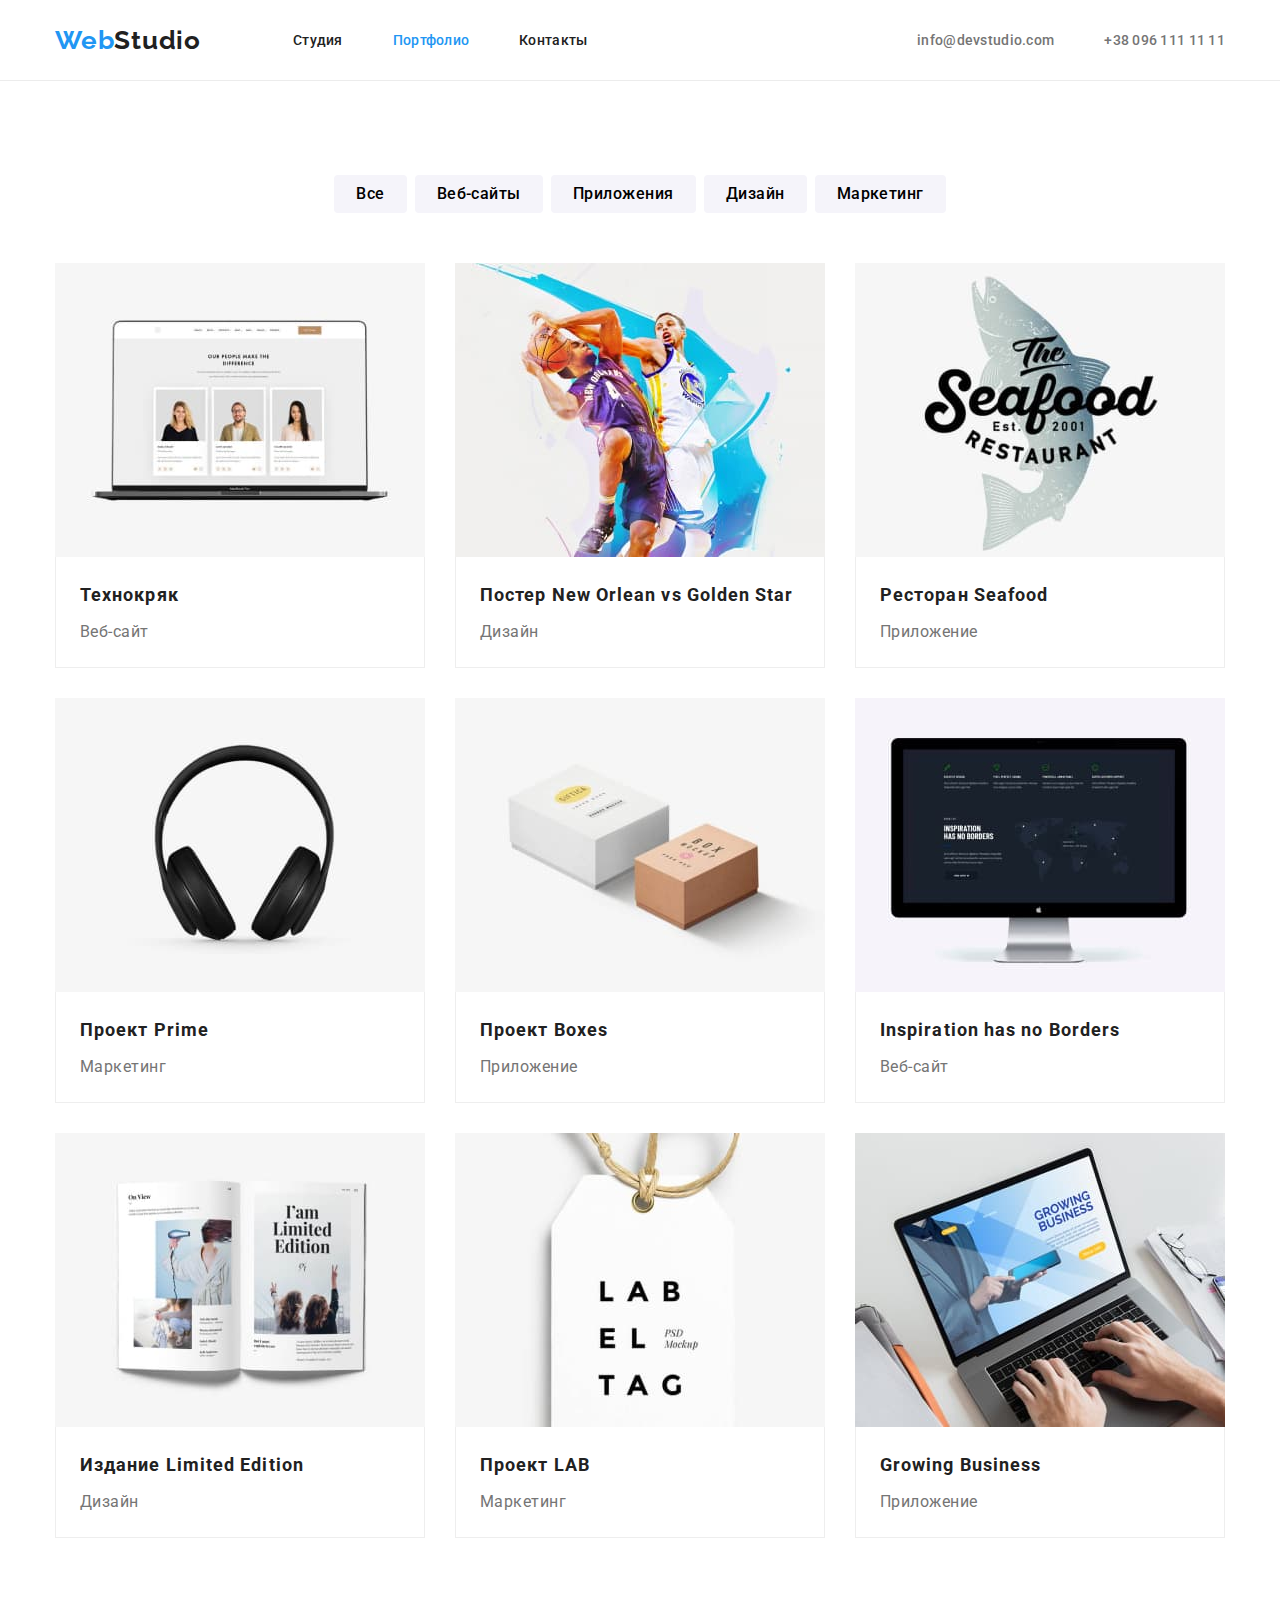
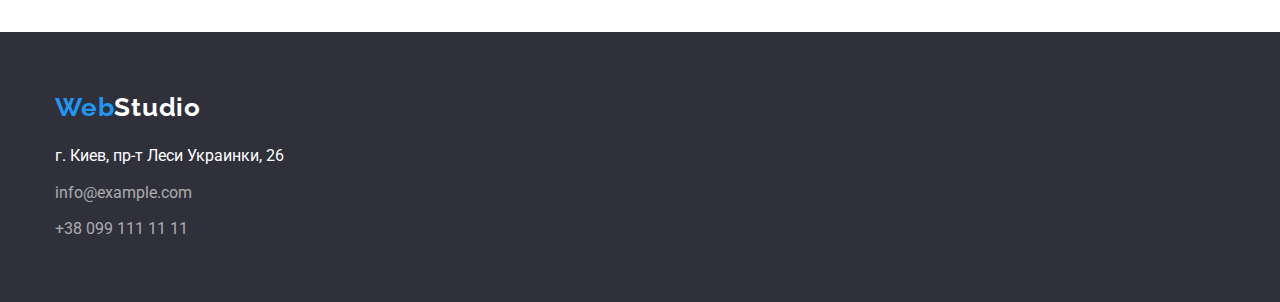
==== portfolio.html @ 394182ff "v1" ====
<!DOCTYPE html>
<html lang="ru">
  <head>
    <meta charset="UTF-8" />
    <meta http-equiv="X-UA-Compatible" content="IE=edge" />
    <meta name="viewport" content="width=device-width, initial-scale=1.0" />
    <link
      rel="stylesheet"
      href="https://cdnjs.cloudflare.com/ajax/libs/modern-normalize/1.0.0/modern-normalize.min.css"
    />
    <link rel="preconnect" href="https://fonts.gstatic.com" />
    <link
      href="https://fonts.googleapis.com/css2?family=Raleway:wght@700&family=Roboto:wght@400;500;700;900&display=swap"
      rel="stylesheet"
    />
    <link rel="stylesheet" href="css/styles.css" />
    <title>Портфолио</title>
  </head>
  <body>
    <header class="header">
      <div class="container list">
        <nav class="list">
          <a lang="en" href="index.html" class="icon icon-header"
            ><span class="icon-blue">Web</span>Studio</a
          >
          <ul class="list-nav">
            <li class="link">
              <a href="index.html" class="link-nav link-area">Студия</a>
            </li>
            <li class="link">
              <a href="portfolio.html" class="link-nav-selected link-area">Портфолио</a>
            </li>
            <li class="link">
              <a href="" class="link-nav link-area">Контакты</a>
            </li>
          </ul>
        </nav>
        <ul class="list-address">
          <li class="link">
            <a href="mailto:info@devstudio.com" class="link-address link-area"
              >info@devstudio.com</a
            >
          </li>
          <li class="link">
            <a href="tel:+380961111111" class="link-address link-area">+38 096 111 11 11</a>
          </li>
        </ul>
      </div>
    </header>

    <main>
      <section class="section">
        <div class="container">
          <ul class="list list-control">
            <li class="control-item"><button type="button" class="control">Все</button></li>
            <li class="control-item"><button type="button" class="control">Веб-сайты</button></li>
            <li class="control-item"><button type="button" class="control">Приложения</button></li>
            <li class="control-item"><button type="button" class="control">Дизайн</button></li>
            <li class="control-item"><button type="button" class="control">Маркетинг</button></li>
          </ul>
          <ul class="work-list">
            <li class="work-item">
              <img src="images/img2.1.jpg" alt="" />
              <div class="work-wrap">
                <h3 class="work-main">Технокряк</h3>
                <p class="work-desc">Веб-сайт</p>
              </div>
            </li>
            <li class="work-item">
              <img src="images/img2.2.jpg" alt="" />
              <div class="work-wrap">
                <h3 class="work-main">Постер New Orlean vs Golden Star</h3>
                <p class="work-desc">Дизайн</p>
              </div>
            </li>
            <li class="work-item">
              <img src="images/img2.3.jpg" alt="" />
              <div class="work-wrap">
                <h3 class="work-main">Ресторан Seafood</h3>
                <p class="work-desc">Приложение</p>
              </div>
            </li>
            <li class="work-item">
              <img src="images/img2.4.jpg" alt="" />
              <div class="work-wrap">
                <h3 class="work-main">Проект Prime</h3>
                <p class="work-desc">Маркетинг</p>
              </div>
            </li>
            <li class="work-item">
              <img src="images/img2.5.jpg" alt="" />
              <div class="work-wrap">
                <h3 class="work-main">Проект Boxes</h3>
                <p class="work-desc">Приложение</p>
              </div>
            </li>
            <li class="work-item">
              <img src="images/img2.6.jpg" alt="" />
              <div class="work-wrap">
                <h3 class="work-main">Inspiration has no Borders</h3>
                <p class="work-desc">Веб-сайт</p>
              </div>
            </li>
            <li class="work-item">
              <img src="images/img2.7.jpg" alt="" />
              <div class="work-wrap">
                <h3 class="work-main">Издание Limited Edition</h3>
                <p class="work-desc">Дизайн</p>
              </div>
            </li>
            <li class="work-item">
              <img src="images/img2.8.jpg" alt="" />
              <div class="work-wrap">
                <h3 class="work-main">Проект LAB</h3>
                <p class="work-desc">Маркетинг</p>
              </div>
            </li>
            <li class="work-item">
              <img src="images/img2.9.jpg" alt="" />
              <div class="work-wrap">
                <h3 class="work-main">Growing Business</h3>
                <p class="work-desc">Приложение</p>
              </div>
            </li>
          </ul>
        </div>
      </section>
    </main>

    <footer class="footer">
      <div class="container">
        <a lang="en" href="index.html" class="icon icon-footer"
          ><span class="icon-blue">Web</span>Studio</a
        >
        <address>
          <ul class="list-footer">
            <li class="footer-main">
              <a href="" class="text-main footer-address">г. Киев, пр-т Леси Украинки, 26</a>
            </li>
            <li class="footer-main">
              <a href="mailto:info@example.com" class="text-main footer-contact"
                >info@example.com</a
              >
            </li>
            <li class="footer-main">
              <a href="tel:+380991111111" class="text-main footer-contact">+38 099 111 11 11</a>
            </li>
          </ul>
        </address>
      </div>
    </footer>
  </body>
</html>
---- css/styles.css ----
/* Main styles */

body {
  font-family: 'Roboto', sans-serif;
  color: var(--main-text-color);
}

a {
  text-decoration: none;
  display: inline-block;
}

ul {
  list-style: none;
}

img {
  display: block;
}

/* Main Position */

ul,
ol {
  margin-top: 0;
  margin-bottom: 0;
  padding-left: 0;
}

h1,
h2,
h3,
h4,
h5,
h6,
p {
  margin-top: 0;
  margin-bottom: 0;
}

/* Colors */

:root {
  --main-back-color: #2f303a;
  --secondary-back-color: #f5f4fa;
  --main-text-color: #212121;
  --secondary-text-color: #757575;
  --third-text-color: #ffffff;
  --main-theme-color: #2196f3;
  --main-link-color: rgb(75, 75, 75, 0.6);
  --footer-link-color: rgb(255, 255, 255, 0.6);
  --work-back-color: #eeeeee;
}

/* Style Classes */
.container {
  margin-left: auto;
  margin-right: auto;
  width: 1200px;
  padding-left: 15px;
  padding-right: 15px;
}

.icon {
  font-family: 'Raleway', sans-serif;
  font-weight: 700;
  font-size: 26px;
  line-height: 1.17;
  letter-spacing: 0.03em;
  width: 145px;
}

.icon-header {
  color: var(--main-text-color);

  margin-right: 93px;
}

.icon-footer {
  color: var(--third-text-color);

  margin-bottom: 20px;
}

.icon-blue {
  color: var(--main-theme-color);
}

.header {
  border-bottom: 1px solid #ececec;
}

.list {
  display: flex;

  align-items: center;
}

.list-img {
  justify-content: space-between;
}

.list-nav {
  display: flex;
}

.list-address {
  display: flex;

  margin-left: auto;
}

.link {
  font-weight: 500;
  font-size: 14px;
  line-height: 1.17;
  letter-spacing: 0.02em;
}

.list-nav .link + .link {
  margin-left: 50px;
}

.list-address .link + .link {
  margin-left: 50px;
}

.link-area {
  padding-top: 32px;
  padding-bottom: 32px;
}

.link-nav {
  color: var(--main-text-color);
}

.link-nav-selected {
  color: var(--main-theme-color);
}

.link-address {
  color: var(--secondary-text-color);
}

.hero {
  letter-spacing: 0.06em;
  text-align: center;

  background-color: var(--main-back-color);

  padding-top: 200px;
  padding-bottom: 200px;
}

.slogan {
  font-weight: 900;
  font-size: 44px;
  line-height: 1.36;

  color: var(--third-text-color);

  margin-bottom: 30px;
}

.button {
  font-weight: 700;
  font-size: 16px;
  line-height: 1.87;

  color: var(--third-text-color);
  background-color: var(--main-theme-color);

  cursor: pointer;
  min-width: 200px;
  min-height: 50px;
  padding: 10px, 32px;
  border-radius: 4px;
  border-color: transparent;
}

.title {
  font-weight: 700;
  font-size: 36px;
  line-height: 1.17;
  letter-spacing: 0.03em;
  text-align: center;

  margin-bottom: 50px;
}

.section {
  padding-top: 94px;
}

.section:last-child {
  padding-bottom: 94px;
}

.item-img {
  width: 370px;
}

.team {
  background-color: var(--secondary-back-color);
}

.text-about {
  font-size: 14px;
  letter-spacing: 0.03em;
}

.sub-title {
  font-weight: 700;
  text-transform: uppercase;
  line-height: 1.17;

  margin-bottom: 10px;
}

.item-about {
  width: 270px;
}

.item-about:not(:first-child) {
  margin-left: 30px;
}

.text-main {
  color: var(--secondary-text-color);

  line-height: 1.71;
}

.desc-img {
  display: block;

  width: 270px;
}

.desc-main {
  background-color: var(--third-text-color);

  width: 270px;

  box-shadow: 0px 1px 3px rgba(0, 0, 0, 0.12), 0px 1px 1px rgba(0, 0, 0, 0.14),
    0px 2px 1px rgba(0, 0, 0, 0.2);
  border-radius: 0px 0px 4px 4px;
}

.desc-main:not(:first-child) {
  margin-left: 30px;
}

.desc-wrap {
  padding-top: 30px;
  padding-bottom: 30px;
}

.desc-name {
  font-weight: 500;
  font-size: 16px;
  line-height: 1.71;
  letter-spacing: 0.03em;
  text-align: center;

  margin-bottom: 10px;
}

.desc-text {
  font-size: 16px;
  line-height: 1.71;
  letter-spacing: 0.03em;
  text-align: center;

  color: var(--secondary-text-color);
}

.footer {
  background-color: var(--main-back-color);

  padding-top: 60px;
  padding-bottom: 60px;
}

.list-footer .footer-main + .footer-main {
  margin-top: 9px;
}

.footer-main {
  font-style: normal;
}

.footer-address {
  color: var(--third-text-color);
}

.footer-contact {
  color: var(--footer-link-color);
}

.list-control {
  justify-content: center;

  margin-bottom: 50px;
}

.control {
  font-weight: 500;
  font-size: 16px;
  line-height: 1.62;
  letter-spacing: 0.03em;
  background-color: var(--secondary-back-color);
  cursor: pointer;

  padding: 6px 22px;
  border: transparent;
  border-radius: 4px;
}

.control-item:not(:last-child) {
  margin-right: 8px;
}

.control:active,
.control:hover,
.control:focus {
  color: var(--third-text-color);
  background-color: var(--main-theme-color);
}

.work-list {
  display: flex;
  flex-wrap: wrap;

  margin-left: -30px;
  margin-top: -30px;
}

.work-item {
  flex-basis: calc(100% / 3 -30px);

  margin-left: 30px;
  margin-top: 30px;
}

.work-wrap {
  border-right-width: 1px;
  border-right-style: solid;
  border-right-color: #eeeeee;
  border-left-width: 1px;
  border-left-style: solid;
  border-left-color: #eeeeee;
  border-bottom-width: 1px;
  border-bottom-style: solid;
  border-bottom-color: #eeeeee;

  padding-top: 20px;
  padding-bottom: 20px;
  padding-left: 24px;
  padding-right: 24px;
}

.work-main {
  font-weight: 700;
  font-size: 18px;
  line-height: 2;
  letter-spacing: 0.06em;

  margin-bottom: 4px;
}

.work-desc {
  font-weight: normal;
  font-size: 16px;
  line-height: 1.87;
  letter-spacing: 0.03em;

  color: var(--secondary-text-color);
}

.link-nav:hover,
.link-nav:focus,
.link-address:hover,
.link-address:focus,
.footer-address:hover,
.footer-address:focus {
  color: var(--main-theme-color);
}
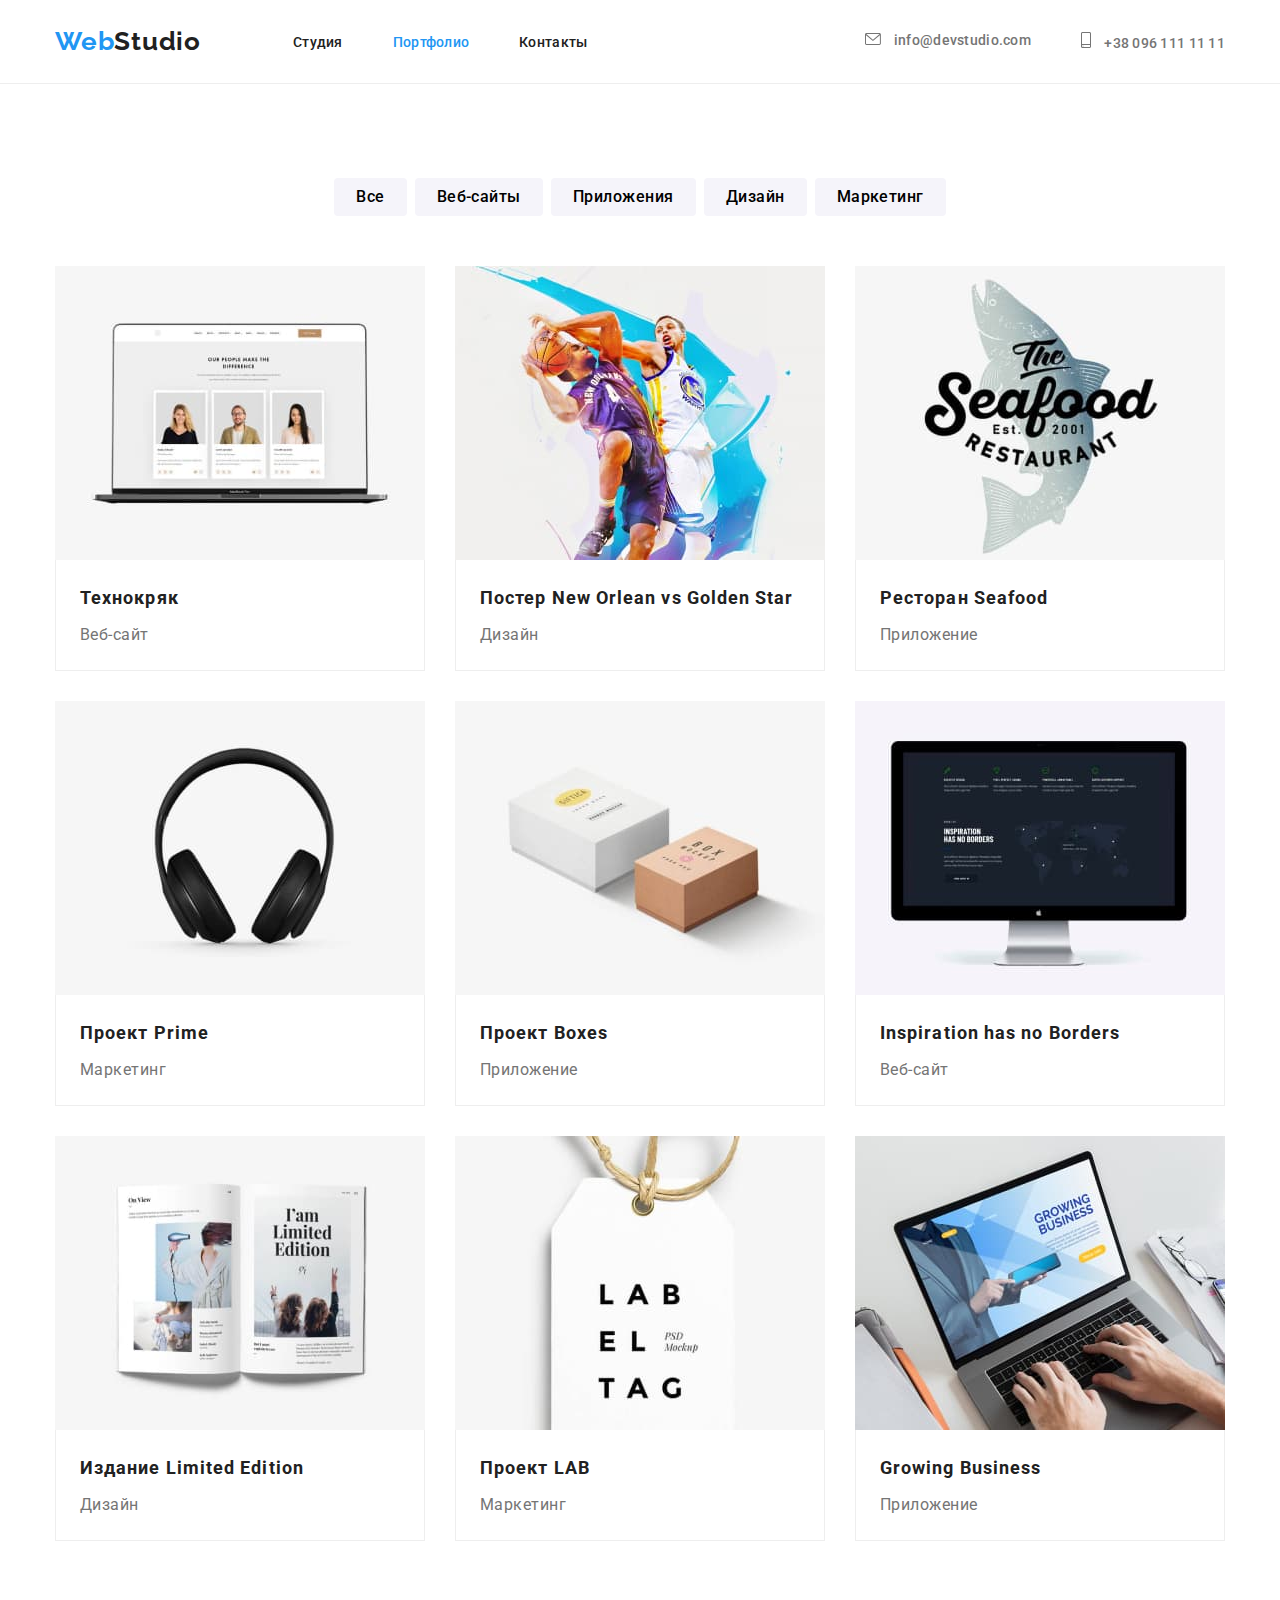
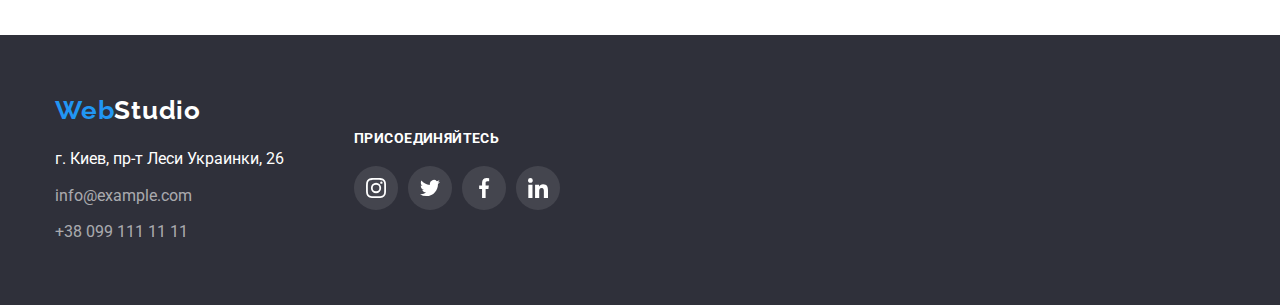
==== commit 00cbf30f: "v4" ====
--- a/portfolio.html
+++ b/portfolio.html
@@ -37,12 +37,20 @@
         </nav>
         <ul class="list-address">
           <li class="link">
-            <a href="mailto:info@devstudio.com" class="link-address link-area"
-              >info@devstudio.com</a
+            <a href="mailto:info@devstudio.com" class="link-address link-area">
+              <svg class="link-mail">
+                <use href="/images/icons.svg#icon-envelope"></use>
+              </svg>
+              info@devstudio.com</a
             >
           </li>
           <li class="link">
-            <a href="tel:+380961111111" class="link-address link-area">+38 096 111 11 11</a>
+            <a href="tel:+380961111111" class="link-address link-area">
+              <svg class="link-phone">
+                <use href="/images/icons.svg#icon-smartphone"></use>
+              </svg>
+              +38 096 111 11 11</a
+            >
           </li>
         </ul>
       </div>
@@ -128,25 +136,44 @@
     </main>
 
     <footer class="footer">
-      <div class="container">
-        <a lang="en" href="index.html" class="icon icon-footer"
-          ><span class="icon-blue">Web</span>Studio</a
-        >
-        <address>
-          <ul class="list-footer">
-            <li class="footer-main">
-              <a href="" class="text-main footer-address">г. Киев, пр-т Леси Украинки, 26</a>
+      <div class="container list">
+        <div>
+          <a lang="en" href="index.html" class="icon icon-footer"
+            ><span class="icon-blue">Web</span>Studio</a
+          >
+          <address>
+            <ul class="list-footer">
+              <li class="footer-main">
+                <a href="" class="text-main footer-address">г. Киев, пр-т Леси Украинки, 26</a>
+              </li>
+              <li class="footer-main">
+                <a href="mailto:info@example.com" class="text-main footer-contact"
+                  >info@example.com</a
+                >
+              </li>
+              <li class="footer-main">
+                <a href="tel:+380991111111" class="text-main footer-contact">+38 099 111 11 11</a>
+              </li>
+            </ul>
+          </address>
+        </div>
+        <div class="media-footer">
+          <h3 class="sub-title sub-title-join">Присоединяйтесь</h3>
+          <ul class="list">
+            <li class="media-footer-item">
+              <a href="" class="media-footer-link media-footer-inst"></a>
             </li>
-            <li class="footer-main">
-              <a href="mailto:info@example.com" class="text-main footer-contact"
-                >info@example.com</a
-              >
+            <li class="media-footer-item">
+              <a href="" class="media-footer-link media-footer-twit"></a>
             </li>
-            <li class="footer-main">
-              <a href="tel:+380991111111" class="text-main footer-contact">+38 099 111 11 11</a>
+            <li class="media-footer-item">
+              <a href="" class="media-footer-link media-footer-fb"></a>
+            </li>
+            <li class="media-footer-item">
+              <a href="" class="media-footer-link media-footer-linkedin"></a>
             </li>
           </ul>
-        </address>
+        </div>
       </div>
     </footer>
   </body>
--- a/css/styles.css
+++ b/css/styles.css
@@ -50,6 +50,9 @@
   --main-link-color: rgb(75, 75, 75, 0.6);
   --footer-link-color: rgb(255, 255, 255, 0.6);
   --work-back-color: #eeeeee;
+  --overlay-back-color: rgba(47, 48, 58, 0.4);
+  --footer-link-back: rgba(255, 255, 255, 0.1);
+  --client-border: #afb1b8;
 }
 
 /* Style Classes */
@@ -86,8 +89,147 @@
   color: var(--main-theme-color);
 }
 
+.link-mail {
+  width: 16px;
+  height: 12px;
+  cursor: pointer;
+
+  margin-right: 10px;
+
+  fill: var(--secondary-text-color);
+}
+
+.link-phone {
+  width: 10px;
+  height: 16px;
+  cursor: pointer;
+
+  margin-right: 10px;
+
+  fill: var(--secondary-text-color);
+}
+
+.link-mail:hover,
+.link-mail:focus,
+.link-phone:hover,
+.link-phone:focus {
+  fill: var(--main-theme-color);
+}
+
+.item-about::before {
+  display: block;
+  content: '';
+  height: 120px;
+}
+
+.item-detail::before {
+  background-image: url(/images/Group1.jpg);
+}
+
+.item-time::before {
+  background-image: url(/images/Group2.jpg);
+}
+
+.item-plan::before {
+  background-image: url(/images/Group3.jpg);
+}
+
+.item-tech::before {
+  background-image: url(/images/Group4.jpg);
+}
+
+.media-footer {
+  margin-left: 70px;
+}
+
+.sub-title-join {
+  font-size: 14px;
+  letter-spacing: 0.03em;
+
+  padding-bottom: 20px;
+
+  color: var(--third-text-color);
+}
+
+.media-footer-item {
+  width: 44px;
+  height: 44px;
+}
+
+.media-footer-link {
+  display: inline-block;
+  width: 44px;
+  height: 44px;
+
+  background-color: var(--footer-link-back);
+  border-radius: 50%;
+  background-position: center;
+  background-repeat: no-repeat;
+}
+
+.media-footer-item:not(:last-child) {
+  margin-right: 10px;
+}
+
+.media-footer-inst {
+  background-image: url(/images/inst.svg);
+}
+
+.media-footer-twit {
+  background-image: url(/images/twit.svg);
+}
+
+.media-footer-fb {
+  background-image: url(/images/fb.svg);
+}
+
+.media-footer-linkedin {
+  background-image: url(/images/linkdin.svg);
+}
+
+.media-footer-link:hover,
+.media-footer-link:focus {
+  background-color: var(--main-theme-color);
+}
+
+.item-client {
+  display: inline-block;
+  width: 170px;
+  height: 92px;
+  cursor: pointer;
+
+  border: 1px solid var(--client-border);
+  border-radius: 4px;
+
+  background-position: center;
+  background-repeat: no-repeat;
+}
+
+.item-client:not(:last-child) {
+  margin-right: 30px;
+}
+
+.item-client-icon {
+  width: 106px;
+  height: 60px;
+
+  fill: var(--client-border);
+
+  margin: 16px 32px;
+}
+
+.item-client:hover,
+.item-client:focus {
+  border-color: var(--main-theme-color);
+}
+
+.item-client-icon:hover,
+.item-client-icon:focus {
+  fill: var(--main-theme-color);
+}
+
 .header {
-  border-bottom: 1px solid #ececec;
+  border-bottom: 1px solid var(--work-back-color);
 }
 
 .list {
@@ -108,6 +250,10 @@
   display: flex;
 
   margin-left: auto;
+}
+
+.list-team {
+  padding-bottom: 94px;
 }
 
 .link {
@@ -143,6 +289,8 @@
 }
 
 .hero {
+  max-width: 1600px;
+  height: 600px;
   letter-spacing: 0.06em;
   text-align: center;
 
@@ -150,6 +298,16 @@
 
   padding-top: 200px;
   padding-bottom: 200px;
+  margin-left: auto;
+  margin-right: auto;
+}
+
+.overlay-hero {
+  background-image: linear-gradient(to right, var(--overlay-back-color), var(--overlay-back-color)),
+    url(../images/back-hero.jpg);
+
+  background-repeat: no-repeat;
+  background-position: center;
 }
 
 .slogan {
@@ -159,6 +317,8 @@
 
   color: var(--third-text-color);
 
+  max-width: 600px;
+  margin: 0 auto;
   margin-bottom: 30px;
 }
 
@@ -196,6 +356,10 @@
   padding-bottom: 94px;
 }
 
+.section-team {
+  background-color: var(--secondary-back-color);
+}
+
 .item-img {
   width: 370px;
 }
@@ -207,14 +371,15 @@
 .text-about {
   font-size: 14px;
   letter-spacing: 0.03em;
+
+  padding-top: 30px;
+  padding-bottom: 10px;
 }
 
 .sub-title {
   font-weight: 700;
   text-transform: uppercase;
   line-height: 1.17;
-
-  margin-bottom: 10px;
 }
 
 .item-about {
@@ -272,7 +437,48 @@
   letter-spacing: 0.03em;
   text-align: center;
 
+  margin-bottom: 16px;
+
   color: var(--secondary-text-color);
+}
+
+.list-contact {
+  margin-right: 32px;
+  margin-left: 32px;
+}
+
+.team-contact {
+  display: inline-block;
+  width: 44px;
+  height: 44px;
+
+  border-radius: 50%;
+  background-position: center;
+  background-repeat: no-repeat;
+}
+
+.decs-contact-icon {
+  width: 20px;
+  height: 20px;
+  cursor: pointer;
+
+  fill: var(--client-border);
+
+  margin: 12px;
+}
+
+.team-contact:hover,
+.team-contact:focus {
+  background-color: var(--main-theme-color);
+}
+
+.decs-contact-icon:hover,
+.decs-contact-icon:focus {
+  fill: var(--third-text-color);
+}
+
+.team-contact:not(:last-child) {
+  margin-right: 10px;
 }
 
 .footer {
@@ -326,6 +532,9 @@
 .control:focus {
   color: var(--third-text-color);
   background-color: var(--main-theme-color);
+
+  box-shadow: 0px 3px 1px rgba(0, 0, 0, 0.1), 0px 1px 2px rgba(0, 0, 0, 0.08),
+    0px 2px 2px rgba(0, 0, 0, 0.12);
 }
 
 .work-list {
@@ -341,18 +550,25 @@
 
   margin-left: 30px;
   margin-top: 30px;
+
+  cursor: pointer;
+}
+
+.work-item:hover {
+  box-shadow: 0px 1px 1px rgba(0, 0, 0, 0.12), 0px 4px 4px rgba(0, 0, 0, 0.06),
+    1px 4px 6px rgba(0, 0, 0, 0.16);
 }
 
 .work-wrap {
   border-right-width: 1px;
   border-right-style: solid;
-  border-right-color: #eeeeee;
+  border-right-color: var(--work-back-color);
   border-left-width: 1px;
   border-left-style: solid;
-  border-left-color: #eeeeee;
+  border-left-color: var(--work-back-color);
   border-bottom-width: 1px;
   border-bottom-style: solid;
-  border-bottom-color: #eeeeee;
+  border-bottom-color: var(--work-back-color);
 
   padding-top: 20px;
   padding-bottom: 20px;
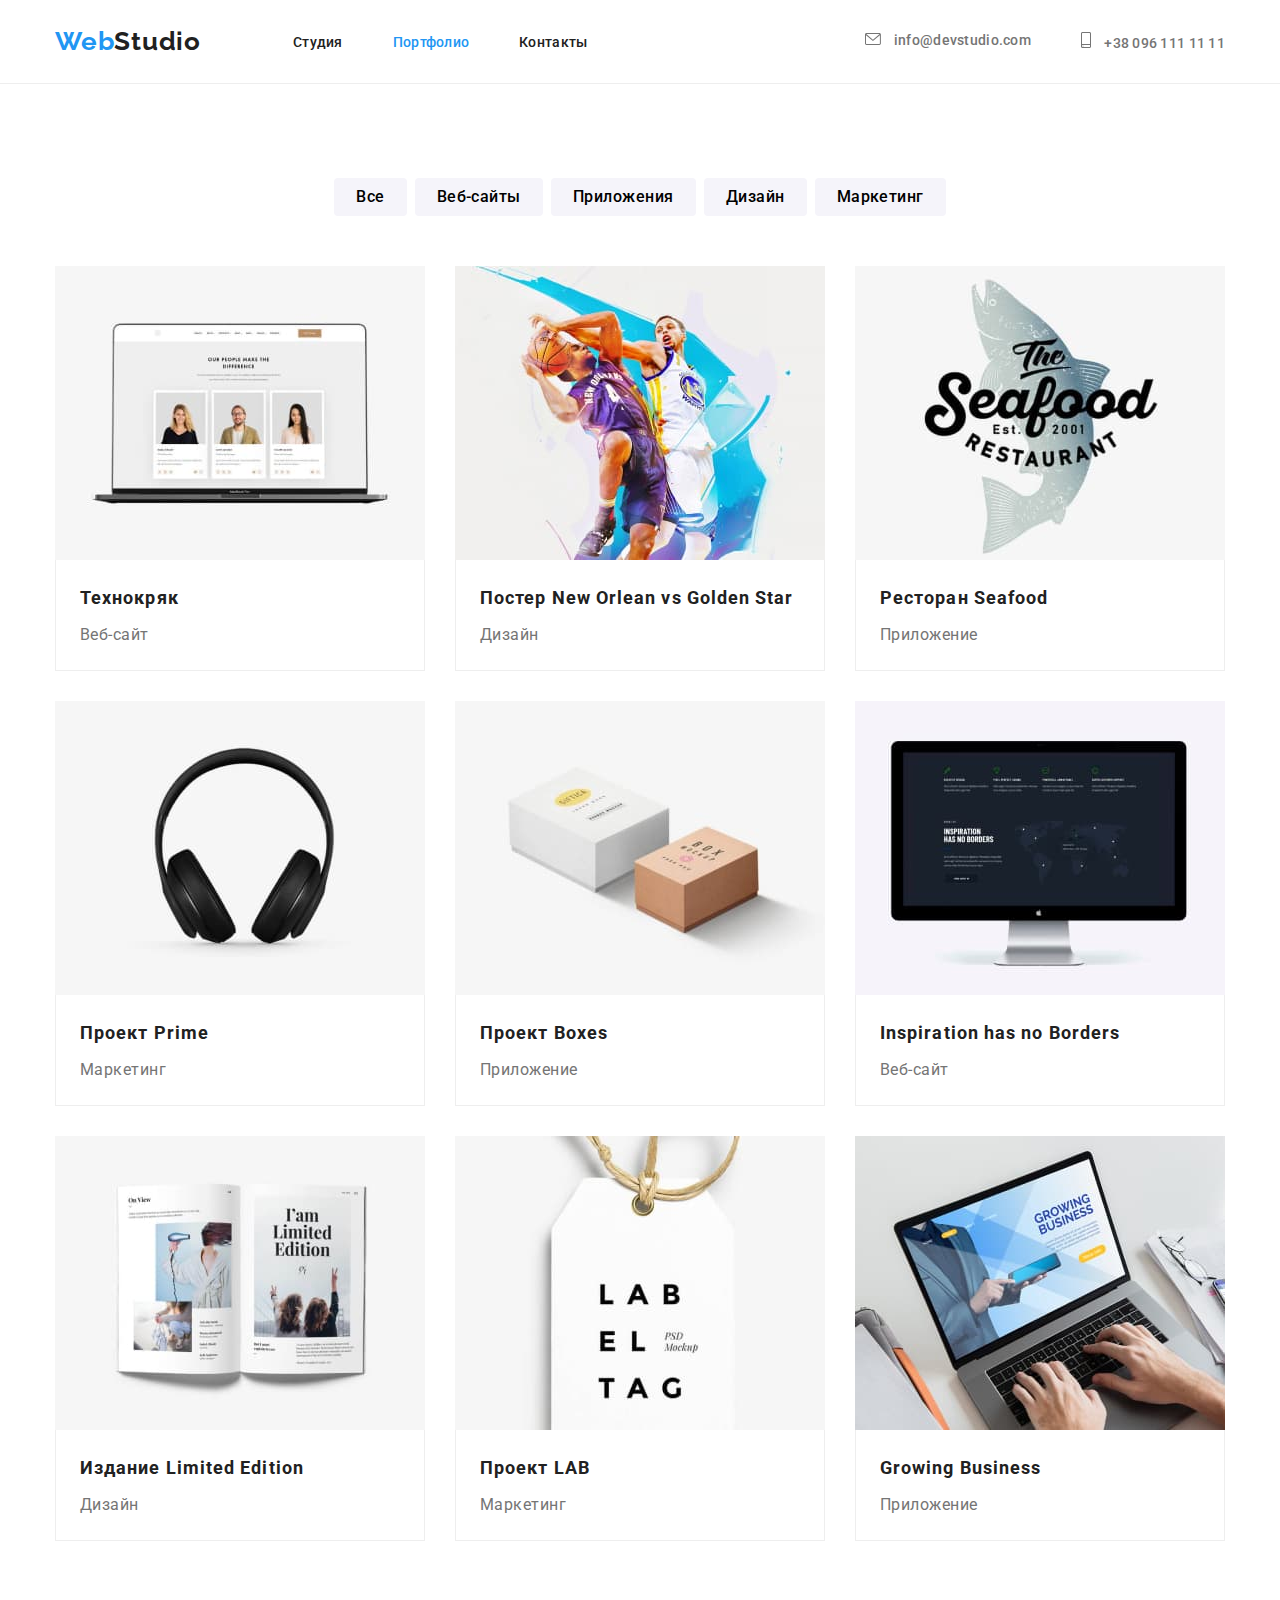
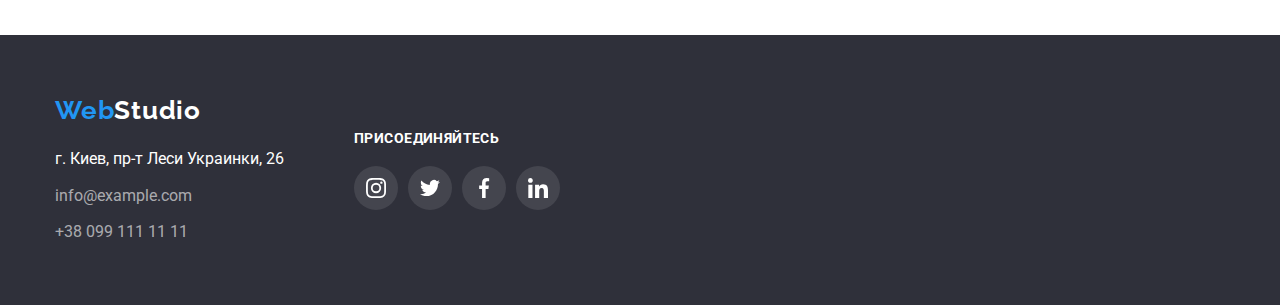
==== commit 7031fff8: "v8-rc" ====
--- a/portfolio.html
+++ b/portfolio.html
@@ -39,7 +39,7 @@
           <li class="link">
             <a href="mailto:info@devstudio.com" class="link-address link-area">
               <svg class="link-mail">
-                <use href="/images/icons.svg#icon-envelope"></use>
+                <use href="./images/icons.svg#icon-envelope"></use>
               </svg>
               info@devstudio.com</a
             >
@@ -47,7 +47,7 @@
           <li class="link">
             <a href="tel:+380961111111" class="link-address link-area">
               <svg class="link-phone">
-                <use href="/images/icons.svg#icon-smartphone"></use>
+                <use href="./images/icons.svg#icon-smartphone"></use>
               </svg>
               +38 096 111 11 11</a
             >
@@ -161,16 +161,32 @@
           <h3 class="sub-title sub-title-join">Присоединяйтесь</h3>
           <ul class="list">
             <li class="media-footer-item">
-              <a href="" class="media-footer-link media-footer-inst"></a>
+              <a href="" class="media-footer-link">
+                <svg class="media-footer-icon">
+                  <use href="./images/icons.svg#icon-inst"></use>
+                </svg>
+              </a>
             </li>
             <li class="media-footer-item">
-              <a href="" class="media-footer-link media-footer-twit"></a>
+              <a href="" class="media-footer-link">
+                <svg class="media-footer-icon">
+                  <use href="./images/icons.svg#icon-twit"></use>
+                </svg>
+              </a>
             </li>
             <li class="media-footer-item">
-              <a href="" class="media-footer-link media-footer-fb"></a>
+              <a href="" class="media-footer-link">
+                <svg class="media-footer-icon">
+                  <use href="./images/icons.svg#icon-fb"></use>
+                </svg>
+              </a>
             </li>
             <li class="media-footer-item">
-              <a href="" class="media-footer-link media-footer-linkedin"></a>
+              <a href="" class="media-footer-link">
+                <svg class="media-footer-icon">
+                  <use href="./images/icons.svg#icon-linkdin"></use>
+                </svg>
+              </a>
             </li>
           </ul>
         </div>
--- a/css/styles.css
+++ b/css/styles.css
@@ -109,10 +109,10 @@
   fill: var(--secondary-text-color);
 }
 
-.link-mail:hover,
-.link-mail:focus,
-.link-phone:hover,
-.link-phone:focus {
+.link-address:hover .link-mail,
+.link-address:focus .link-mail,
+.link-address:hover .link-phone,
+.link-address:focus .link-phone {
   fill: var(--main-theme-color);
 }
 
@@ -123,19 +123,19 @@
 }
 
 .item-detail::before {
-  background-image: url(/images/Group1.jpg);
+  background-image: url(../images/Group1.jpg);
 }
 
 .item-time::before {
-  background-image: url(/images/Group2.jpg);
+  background-image: url(../images/Group2.jpg);
 }
 
 .item-plan::before {
-  background-image: url(/images/Group3.jpg);
+  background-image: url(../images/Group3.jpg);
 }
 
 .item-tech::before {
-  background-image: url(/images/Group4.jpg);
+  background-image: url(../images/Group4.jpg);
 }
 
 .media-footer {
@@ -154,6 +154,10 @@
 .media-footer-item {
   width: 44px;
   height: 44px;
+}
+
+.media-footer-item:not(:last-child) {
+  margin-right: 10px;
 }
 
 .media-footer-link {
@@ -161,39 +165,32 @@
   width: 44px;
   height: 44px;
 
+  padding: 12px;
+
   background-color: var(--footer-link-back);
   border-radius: 50%;
   background-position: center;
   background-repeat: no-repeat;
 }
 
-.media-footer-item:not(:last-child) {
-  margin-right: 10px;
-}
-
-.media-footer-inst {
-  background-image: url(/images/inst.svg);
-}
-
-.media-footer-twit {
-  background-image: url(/images/twit.svg);
-}
-
-.media-footer-fb {
-  background-image: url(/images/fb.svg);
-}
-
-.media-footer-linkedin {
-  background-image: url(/images/linkdin.svg);
-}
-
 .media-footer-link:hover,
 .media-footer-link:focus {
   background-color: var(--main-theme-color);
 }
 
-.item-client {
-  display: inline-block;
+.media-footer-icon {
+  width: 20px;
+  height: 20px;
+  cursor: pointer;
+
+  fill: var(--third-text-color);
+}
+
+.item-client:not(:last-child) {
+  margin-right: 30px;
+}
+
+.link-client {
   width: 170px;
   height: 92px;
   cursor: pointer;
@@ -201,12 +198,7 @@
   border: 1px solid var(--client-border);
   border-radius: 4px;
 
-  background-position: center;
-  background-repeat: no-repeat;
-}
-
-.item-client:not(:last-child) {
-  margin-right: 30px;
+  padding: 16px 32px;
 }
 
 .item-client-icon {
@@ -214,17 +206,15 @@
   height: 60px;
 
   fill: var(--client-border);
-
-  margin: 16px 32px;
-}
-
-.item-client:hover,
-.item-client:focus {
+}
+
+.link-client:hover,
+.link-client:focus {
   border-color: var(--main-theme-color);
 }
 
-.item-client-icon:hover,
-.item-client-icon:focus {
+.link-client:hover .item-client-icon,
+.link-client:focus .item-client-icon {
   fill: var(--main-theme-color);
 }
 
@@ -455,6 +445,8 @@
   border-radius: 50%;
   background-position: center;
   background-repeat: no-repeat;
+
+  padding: 12px;
 }
 
 .decs-contact-icon {
@@ -463,8 +455,6 @@
   cursor: pointer;
 
   fill: var(--client-border);
-
-  margin: 12px;
 }
 
 .team-contact:hover,
@@ -472,12 +462,12 @@
   background-color: var(--main-theme-color);
 }
 
-.decs-contact-icon:hover,
-.decs-contact-icon:focus {
+.team-contact:hover .decs-contact-icon,
+.team-contact:focus .decs-contact-icon {
   fill: var(--third-text-color);
 }
 
-.team-contact:not(:last-child) {
+.item-team:not(:last-child) {
   margin-right: 10px;
 }
 
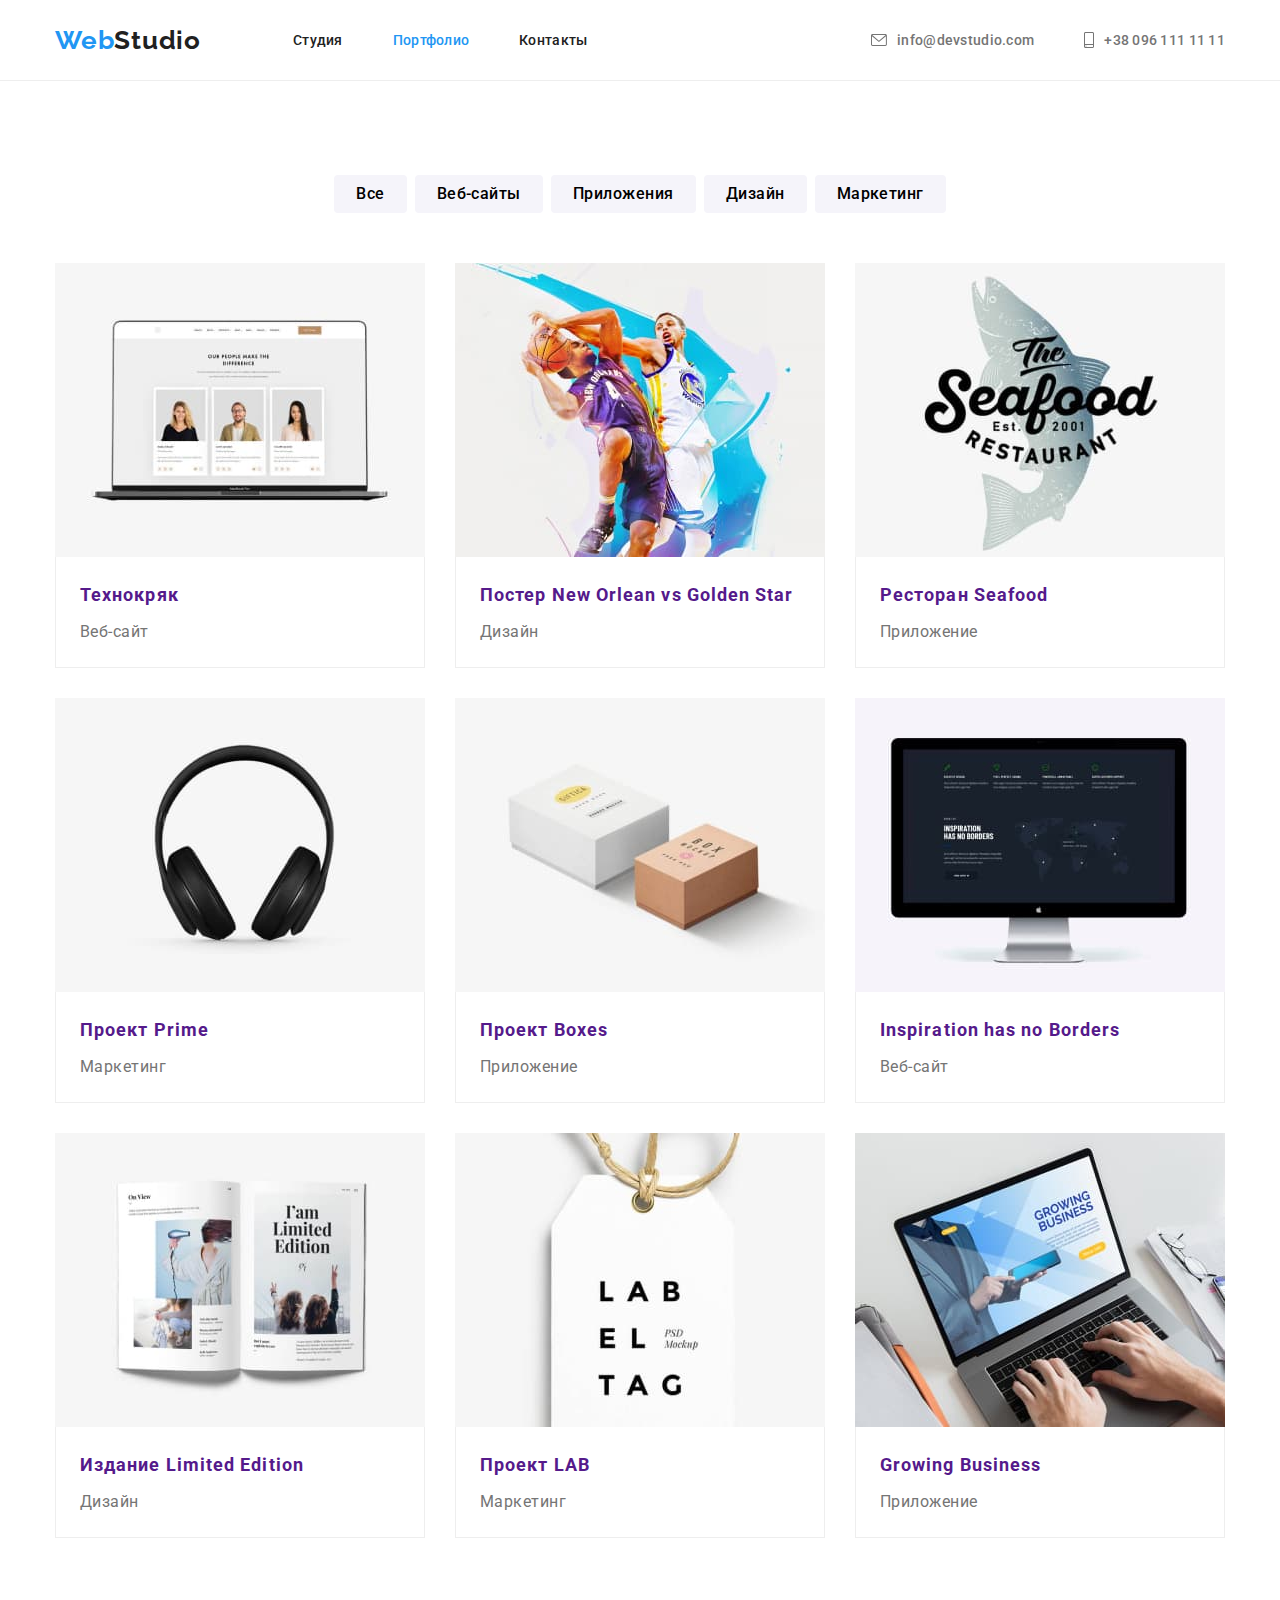
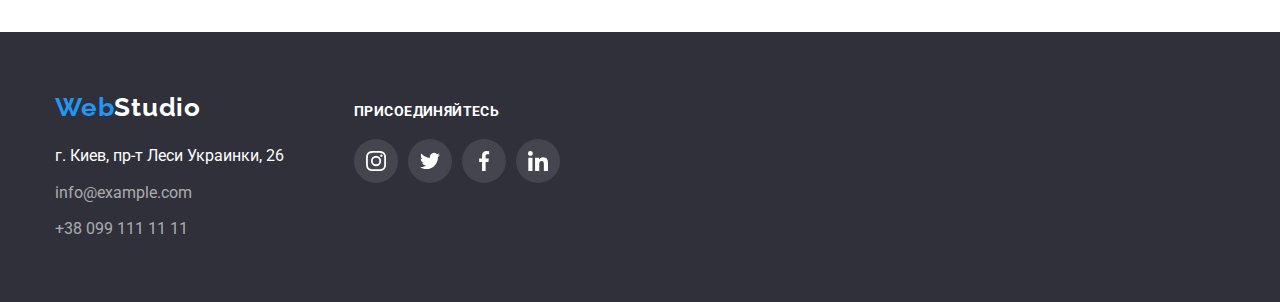
==== commit 892447ae: "v12-fix" ====
--- a/portfolio.html
+++ b/portfolio.html
@@ -37,7 +37,7 @@
         </nav>
         <ul class="list-address">
           <li class="link">
-            <a href="mailto:info@devstudio.com" class="link-address link-area">
+            <a href="mailto:info@devstudio.com" class="list link-address link-area">
               <svg class="link-mail">
                 <use href="./images/icons.svg#icon-envelope"></use>
               </svg>
@@ -45,7 +45,7 @@
             >
           </li>
           <li class="link">
-            <a href="tel:+380961111111" class="link-address link-area">
+            <a href="tel:+380961111111" class="list link-address link-area">
               <svg class="link-phone">
                 <use href="./images/icons.svg#icon-smartphone"></use>
               </svg>
@@ -68,67 +68,85 @@
           </ul>
           <ul class="work-list">
             <li class="work-item">
-              <img src="images/img2.1.jpg" alt="" />
-              <div class="work-wrap">
-                <h3 class="work-main">Технокряк</h3>
-                <p class="work-desc">Веб-сайт</p>
-              </div>
-            </li>
-            <li class="work-item">
-              <img src="images/img2.2.jpg" alt="" />
-              <div class="work-wrap">
-                <h3 class="work-main">Постер New Orlean vs Golden Star</h3>
-                <p class="work-desc">Дизайн</p>
-              </div>
-            </li>
-            <li class="work-item">
-              <img src="images/img2.3.jpg" alt="" />
-              <div class="work-wrap">
-                <h3 class="work-main">Ресторан Seafood</h3>
-                <p class="work-desc">Приложение</p>
-              </div>
-            </li>
-            <li class="work-item">
-              <img src="images/img2.4.jpg" alt="" />
-              <div class="work-wrap">
-                <h3 class="work-main">Проект Prime</h3>
-                <p class="work-desc">Маркетинг</p>
-              </div>
-            </li>
-            <li class="work-item">
-              <img src="images/img2.5.jpg" alt="" />
-              <div class="work-wrap">
-                <h3 class="work-main">Проект Boxes</h3>
-                <p class="work-desc">Приложение</p>
-              </div>
-            </li>
-            <li class="work-item">
-              <img src="images/img2.6.jpg" alt="" />
-              <div class="work-wrap">
-                <h3 class="work-main">Inspiration has no Borders</h3>
-                <p class="work-desc">Веб-сайт</p>
-              </div>
-            </li>
-            <li class="work-item">
-              <img src="images/img2.7.jpg" alt="" />
-              <div class="work-wrap">
-                <h3 class="work-main">Издание Limited Edition</h3>
-                <p class="work-desc">Дизайн</p>
-              </div>
-            </li>
-            <li class="work-item">
-              <img src="images/img2.8.jpg" alt="" />
-              <div class="work-wrap">
-                <h3 class="work-main">Проект LAB</h3>
-                <p class="work-desc">Маркетинг</p>
-              </div>
-            </li>
-            <li class="work-item">
-              <img src="images/img2.9.jpg" alt="" />
-              <div class="work-wrap">
-                <h3 class="work-main">Growing Business</h3>
-                <p class="work-desc">Приложение</p>
-              </div>
+              <a href="" class="work-link">
+                <img src="images/img2.1.jpg" alt="" />
+                <div class="work-wrap">
+                  <h3 class="work-main">Технокряк</h3>
+                  <p class="work-desc">Веб-сайт</p>
+                </div>
+              </a>
+            </li>
+            <li class="work-item">
+              <a href="" class="work-link">
+                <img src="images/img2.2.jpg" alt="" />
+                <div class="work-wrap">
+                  <h3 class="work-main">Постер New Orlean vs Golden Star</h3>
+                  <p class="work-desc">Дизайн</p>
+                </div>
+              </a>
+            </li>
+            <li class="work-item">
+              <a href="" class="work-link">
+                <img src="images/img2.3.jpg" alt="" />
+                <div class="work-wrap">
+                  <h3 class="work-main">Ресторан Seafood</h3>
+                  <p class="work-desc">Приложение</p>
+                </div>
+              </a>
+            </li>
+            <li class="work-item">
+              <a href="" class="work-link">
+                <img src="images/img2.4.jpg" alt="" />
+                <div class="work-wrap">
+                  <h3 class="work-main">Проект Prime</h3>
+                  <p class="work-desc">Маркетинг</p>
+                </div>
+              </a>
+            </li>
+            <li class="work-item">
+              <a href="" class="work-link">
+                <img src="images/img2.5.jpg" alt="" />
+                <div class="work-wrap">
+                  <h3 class="work-main">Проект Boxes</h3>
+                  <p class="work-desc">Приложение</p>
+                </div>
+              </a>
+            </li>
+            <li class="work-item">
+              <a href="" class="work-link">
+                <img src="images/img2.6.jpg" alt="" />
+                <div class="work-wrap">
+                  <h3 class="work-main">Inspiration has no Borders</h3>
+                  <p class="work-desc">Веб-сайт</p>
+                </div>
+              </a>
+            </li>
+            <li class="work-item">
+              <a href="" class="work-link">
+                <img src="images/img2.7.jpg" alt="" />
+                <div class="work-wrap">
+                  <h3 class="work-main">Издание Limited Edition</h3>
+                  <p class="work-desc">Дизайн</p>
+                </div>
+              </a>
+            </li>
+            <li class="work-item">
+              <a href="" class="work-link">
+                <img src="images/img2.8.jpg" alt="" />
+                <div class="work-wrap">
+                  <h3 class="work-main">Проект LAB</h3>
+                  <p class="work-desc">Маркетинг</p>
+                </div>
+              </a>
+            </li>
+            <li class="work-item">
+              <a href="" class="work-link">
+                <img src="images/img2.9.jpg" alt="" />
+                <div class="work-wrap">
+                  <h3 class="work-main">Growing Business</h3>
+                  <p class="work-desc">Приложение</p>
+                </div>
+              </a>
             </li>
           </ul>
         </div>
@@ -161,28 +179,28 @@
           <h3 class="sub-title sub-title-join">Присоединяйтесь</h3>
           <ul class="list">
             <li class="media-footer-item">
-              <a href="" class="media-footer-link">
+              <a href="" class="icon-center media-footer-link">
                 <svg class="media-footer-icon">
                   <use href="./images/icons.svg#icon-inst"></use>
                 </svg>
               </a>
             </li>
             <li class="media-footer-item">
-              <a href="" class="media-footer-link">
+              <a href="" class="icon-center media-footer-link">
                 <svg class="media-footer-icon">
                   <use href="./images/icons.svg#icon-twit"></use>
                 </svg>
               </a>
             </li>
             <li class="media-footer-item">
-              <a href="" class="media-footer-link">
+              <a href="" class="icon-center media-footer-link">
                 <svg class="media-footer-icon">
                   <use href="./images/icons.svg#icon-fb"></use>
                 </svg>
               </a>
             </li>
             <li class="media-footer-item">
-              <a href="" class="media-footer-link">
+              <a href="" class="icon-center media-footer-link">
                 <svg class="media-footer-icon">
                   <use href="./images/icons.svg#icon-linkdin"></use>
                 </svg>
--- a/css/styles.css
+++ b/css/styles.css
@@ -53,6 +53,7 @@
   --overlay-back-color: rgba(47, 48, 58, 0.4);
   --footer-link-back: rgba(255, 255, 255, 0.1);
   --client-border: #afb1b8;
+  --hero-button-color: #188ce8;
 }
 
 /* Style Classes */
@@ -138,6 +139,17 @@
   background-image: url(../images/Group4.jpg);
 }
 
+.icon-center {
+  display: flex;
+  align-items: center;
+  justify-content: center;
+}
+
+.footer .container.list {
+  display: flex;
+  align-items: baseline;
+}
+
 .media-footer {
   margin-left: 70px;
 }
@@ -161,11 +173,8 @@
 }
 
 .media-footer-link {
-  display: inline-block;
   width: 44px;
   height: 44px;
-
-  padding: 12px;
 
   background-color: var(--footer-link-back);
   border-radius: 50%;
@@ -197,8 +206,6 @@
 
   border: 1px solid var(--client-border);
   border-radius: 4px;
-
-  padding: 16px 32px;
 }
 
 .item-client-icon {
@@ -328,6 +335,11 @@
   border-color: transparent;
 }
 
+.button:hover,
+.button:focus {
+  background-color: var(--hero-button-color);
+}
+
 .title {
   font-weight: 700;
   font-size: 36px;
@@ -438,15 +450,12 @@
 }
 
 .team-contact {
-  display: inline-block;
   width: 44px;
   height: 44px;
 
   border-radius: 50%;
   background-position: center;
   background-repeat: no-repeat;
-
-  padding: 12px;
 }
 
 .decs-contact-icon {
@@ -544,7 +553,8 @@
   cursor: pointer;
 }
 
-.work-item:hover {
+.work-link:hover,
+.work-link:focus {
   box-shadow: 0px 1px 1px rgba(0, 0, 0, 0.12), 0px 4px 4px rgba(0, 0, 0, 0.06),
     1px 4px 6px rgba(0, 0, 0, 0.16);
 }
